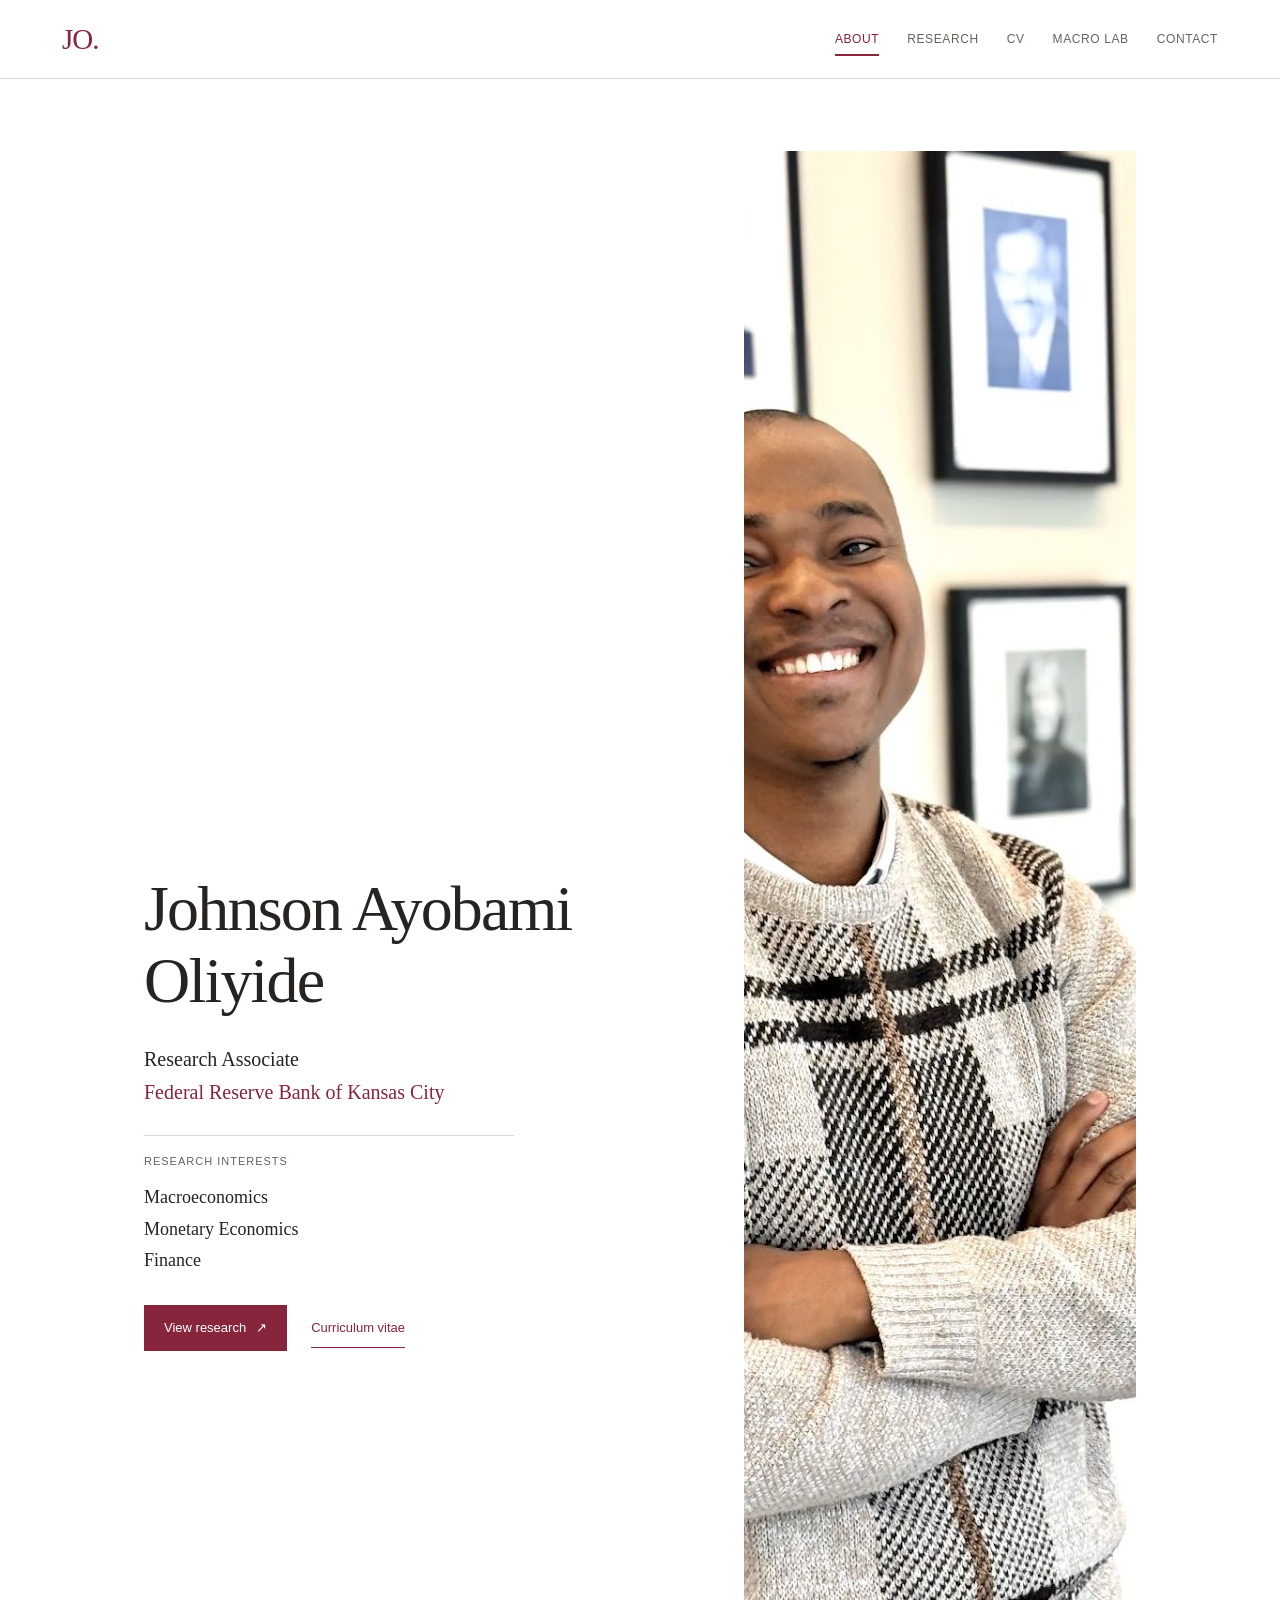
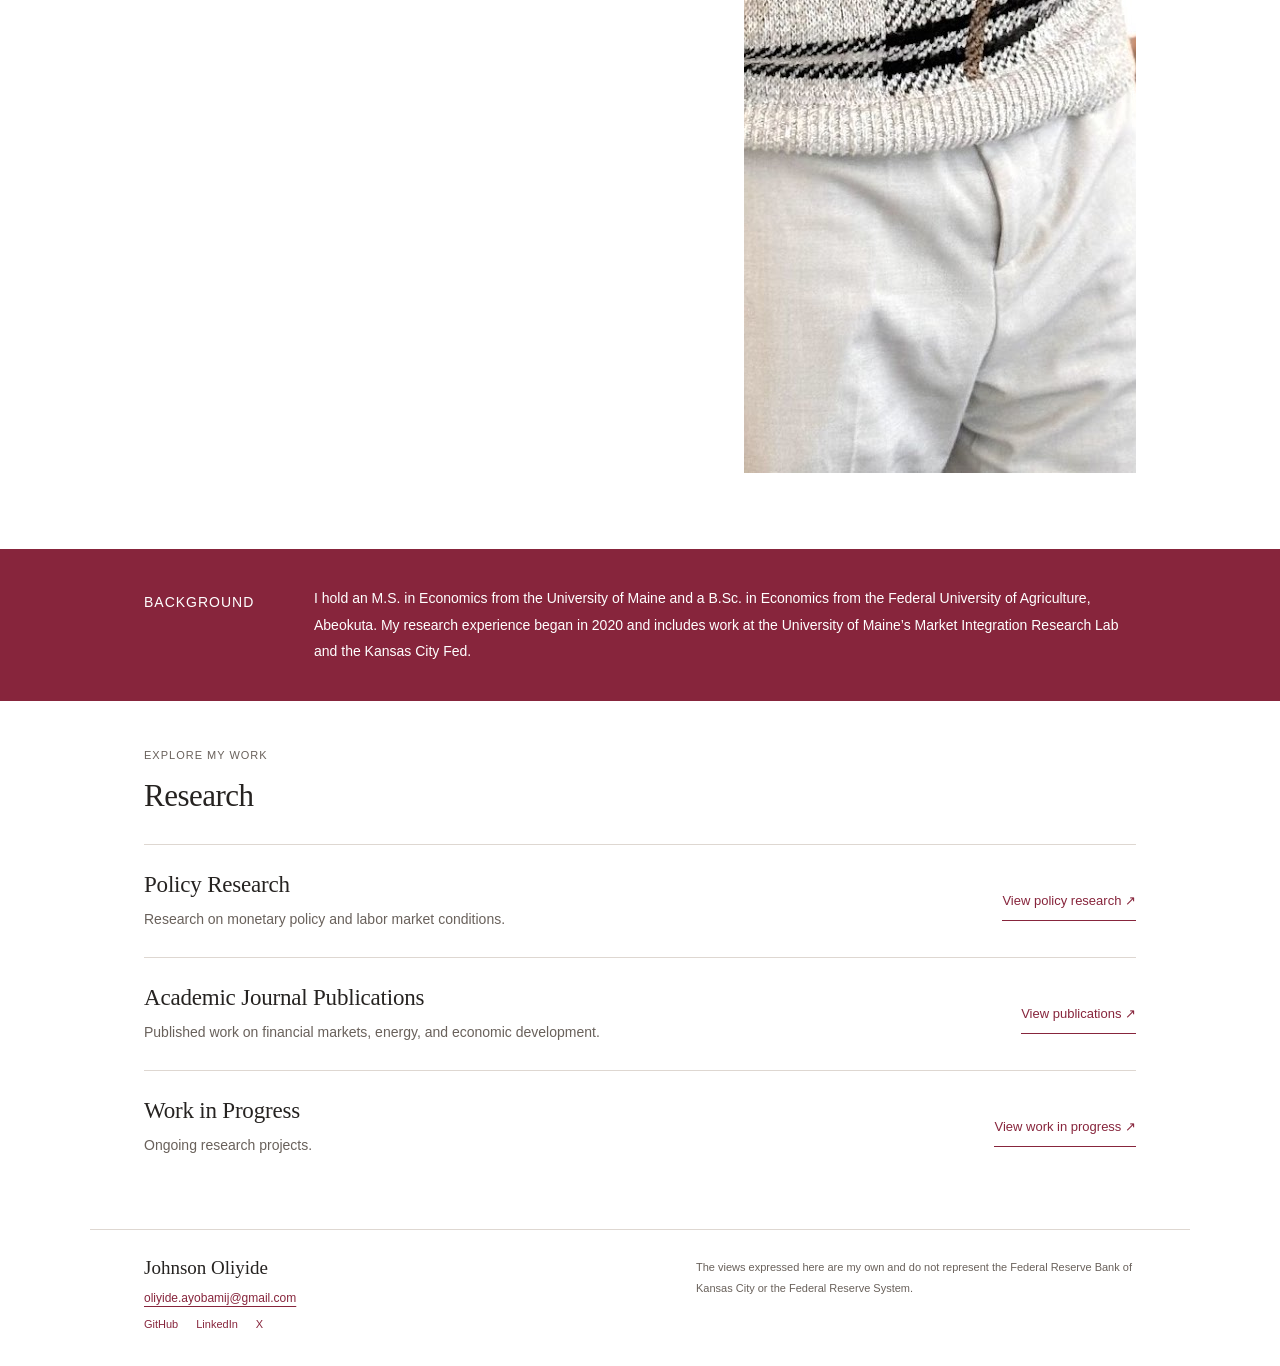
==== index.html @ 67d719e2 "Build academic website with all nine research entries and expandable abstracts" ====
<!doctype html>
<html lang="en">
<head>
<meta charset="utf-8"><meta name="viewport" content="width=device-width, initial-scale=1">
<meta name="color-scheme" content="light">
<title>About | Johnson Oliyide</title>
<meta name="description" content="Johnson Ayobami Oliyide is a Research Associate at the Federal Reserve Bank of Kansas City. Research in macroeconomics, monetary economics, and finance.">
<link rel="icon" href="./assets/favicon.svg" type="image/svg+xml">
<link rel="stylesheet" href="./assets/site.css">
<script defer src="./assets/site.js"></script>
</head>
<body>
<a class="skip-link" href="#main">Skip to main content</a>
<header class="site-header"><div class="header-inner"><a class="wordmark" href="./" aria-label="Johnson Oliyide home">JO.</a><nav class="site-nav" aria-label="Main navigation"><a href="./" aria-current="page">About</a><a href="./research/">Research</a><a href="./cv/">CV</a><a href="./macro-lab/">Macro Lab</a><a href="./contact/">Contact</a></nav></div></header>
<main id="main"><section class="hero"><div><h1>Johnson Ayobami<br>Oliyide</h1><p class="role">Research Associate<br><span>Federal Reserve Bank of Kansas City</span></p><div class="interests"><p class="eyebrow">Research interests</p><p>Macroeconomics<br>Monetary Economics<br>Finance</p></div><div class="actions"><a class="button" href="research/">View research <span aria-hidden="true">↗</span></a><a class="text-link" href="cv/">Curriculum vitae</a></div></div><figure class="portrait"><img src="assets/johnson-oliyide.jpg" alt="Johnson Oliyide" width="1280" height="1922" fetchpriority="high"></figure></section></main>
<section class="bio-band" aria-labelledby="background-label"><div class="bio-inner"><p id="background-label" class="eyebrow">Background</p><p>I hold an M.S. in Economics from the University of Maine and a B.Sc. in Economics from the Federal University of Agriculture, Abeokuta. My research experience began in 2020 and includes work at the University of Maine’s Market Integration Research Lab and the Kansas City Fed.</p></div></section>
<section class="research-index" style="max-width:1100px;margin:auto" aria-labelledby="research-heading"><p class="eyebrow">Explore my work</p><h2 id="research-heading">Research</h2><article><div><h3>Policy Research</h3><p>Research on monetary policy and labor market conditions.</p></div><a class="text-link" href="research/#policy-research">View policy research <span aria-hidden="true">↗</span></a></article><article><div><h3>Academic Journal Publications</h3><p>Published work on financial markets, energy, and economic development.</p></div><a class="text-link" href="research/#academic-publications">View publications <span aria-hidden="true">↗</span></a></article><article><div><h3>Work in Progress</h3><p>Ongoing research projects.</p></div><a class="text-link" href="research/#work-in-progress">View work in progress <span aria-hidden="true">↗</span></a></article></section>
<footer class="site-footer"><div><div class="footer-name">Johnson Oliyide</div><a class="footer-email" href="mailto:oliyide.ayobamij@gmail.com">oliyide.ayobamij@gmail.com</a><div class="footer-social"><a class="" href="https://github.com/JohnsonOliyide" target="_blank" rel="noopener noreferrer">GitHub</a><a class="" href="https://www.linkedin.com/in/johnson-oliyide-a6816a178/" target="_blank" rel="noopener noreferrer">LinkedIn</a><a class="" href="https://twitter.com/JohnsonOliyide" target="_blank" rel="noopener noreferrer">X</a></div></div><p class="disclaimer">The views expressed here are my own and do not represent the Federal Reserve Bank of Kansas City or the Federal Reserve System.</p></footer>
</body></html>
---- assets/site.css ----
:root{color-scheme:light;--paper:#fff;--ink:#262321;--muted:#69615b;--rule:#ded7d1;--accent:#87253c;--soft:#f8f4f0;font-family:Arial,Helvetica,sans-serif;color:var(--ink);background:var(--paper)}
*{box-sizing:border-box}body{margin:0}a{color:var(--accent);text-underline-offset:4px}button{font:inherit}button,a{-webkit-tap-highlight-color:transparent}a:focus-visible,button:focus-visible{outline:3px solid #b8667b;outline-offset:5px}button{cursor:pointer}button:disabled{cursor:default}.skip-link{position:absolute;top:-80px;left:20px;padding:12px;background:var(--accent);color:#fff;z-index:5}.skip-link:focus{top:10px}.site-header{border-bottom:1px solid var(--rule)}.header-inner{max-width:1240px;margin:auto;padding:22px 42px;display:flex;align-items:center;justify-content:space-between;gap:24px;flex-wrap:wrap}.wordmark{font:500 29px Georgia,serif;letter-spacing:-1px;text-decoration:none}.site-nav{display:flex;gap:28px;flex-wrap:wrap}.site-nav a{font-size:12px;letter-spacing:.6px;text-transform:uppercase;text-decoration:none;color:var(--muted);padding:10px 0 8px;border-bottom:2px solid transparent}.site-nav a[aria-current=page]{border-color:var(--accent);color:var(--accent)}main{max-width:1100px;margin:auto}h1,h2,h3{font-family:Georgia,'Times New Roman',serif;font-weight:400}h1{font-size:54px;line-height:1.12;letter-spacing:-1.8px;margin:0 0 26px}h2{font-size:31px;line-height:1.3;letter-spacing:-.5px}h3{font-size:23px;line-height:1.4;letter-spacing:-.2px;margin:0 0 12px}p{font-size:15px;line-height:1.85;margin:0 0 16px}.eyebrow{font-size:11px;line-height:1.5;text-transform:uppercase;letter-spacing:1px;color:var(--muted);margin:0 0 13px}.hero{display:grid;grid-template-columns:1.15fr .85fr;gap:70px;align-items:center;padding:72px 54px 76px}.hero h1{font-size:64px}.role{font:400 20px/1.65 Georgia,serif;margin-bottom:26px}.role span{color:var(--accent)}.interests{border-top:1px solid var(--rule);padding-top:17px;max-width:370px}.interests p:last-child{font:400 18px/1.75 Georgia,serif;margin-bottom:0}.portrait{margin:0}.portrait img{display:block;width:100%;aspect-ratio:4/4.6;object-fit:cover;object-position:center 26%}.actions{display:flex;align-items:center;flex-wrap:wrap;gap:24px;margin-top:28px}.button{display:inline-flex;align-items:center;justify-content:center;gap:10px;background:var(--accent);color:#fff;border:1px solid var(--accent);text-decoration:none;padding:13px 19px;font-size:13px;min-height:46px}.text-link{font-size:13px;line-height:1.6;text-decoration:none;border:0;border-bottom:1px solid currentColor;background:transparent;color:var(--accent);padding:10px 0 7px;min-height:40px}.bio-band{background:var(--accent);color:#fff}.bio-inner{max-width:1100px;margin:auto;padding:36px 54px;display:grid;grid-template-columns:130px 1fr;gap:40px}.bio-inner .eyebrow{color:#fff;margin-top:4px}.bio-inner p{font-size:14px;line-height:1.9;margin:0}.page{padding:54px 54px 42px}.page-intro{color:var(--muted);max-width:700px;margin-bottom:34px}.research-index{padding:46px 54px}.research-index h2{margin:0 0 27px}.research-index article{display:grid;grid-template-columns:1fr auto;gap:30px;align-items:center;border-top:1px solid var(--rule);padding:24px 0}.research-index article h3{margin-bottom:6px}.research-index article p{margin:0;color:var(--muted);font-size:14px}.research-section{margin-top:43px;scroll-margin-top:25px}.research-section:first-of-type{margin-top:36px}.research-section>h2{font-size:29px;color:var(--accent);margin:0 0 20px}.paper{display:grid;grid-template-columns:70px minmax(0,1fr);gap:30px;padding:27px 0;border-top:1px solid var(--rule)}.paper-year{font-size:12px;line-height:1.8;color:var(--muted);padding-top:4px}.paper h3{font-size:22px}.paper h3 a{color:var(--ink);text-decoration:none}.paper h3 a:hover{text-decoration:underline;text-decoration-color:var(--accent)}.paper-authors,.paper-venue{color:var(--muted);font-size:13px;line-height:1.8;margin:0 0 5px}.paper-venue{font-style:italic}.paper-actions{display:flex;gap:23px;align-items:center;flex-wrap:wrap;margin:15px 0 0}.paper-actions a,.abstract-toggle,.pdf-pending{font:400 12px/1.6 Arial,Helvetica,sans-serif;text-decoration:none;display:inline-flex;align-items:center;gap:9px;padding:8px 0;min-height:36px;border:0;background:transparent;color:var(--accent)}.paper-actions a:hover,.abstract-toggle:hover{text-decoration:underline;text-underline-offset:4px}.pdf-pending{color:var(--muted)}.abstract-toggle[hidden],.paper-abstract[hidden]{display:none}.paper-abstract{max-width:760px;background:var(--soft);border-left:2px solid var(--accent);padding:19px 23px;margin-top:18px}.paper-abstract p{font-size:14px;line-height:1.9;margin:0}.paper-extras{font-size:12px;color:var(--muted);margin:12px 0 0;line-height:1.8}.paper-extras a{font-size:12px}.empty-state{border-top:1px solid var(--rule);padding:24px 0;color:var(--muted);font-size:14px}.cv-section{margin-top:35px}.cv-section h2{font-size:27px;color:var(--accent);margin:0 0 19px}.cv-row{display:grid;grid-template-columns:140px minmax(0,1fr);gap:30px;border-top:1px solid var(--rule);padding:18px 0}.cv-date{font-size:13px;color:var(--muted);line-height:1.9}.cv-row h3{font-size:19px;margin-bottom:3px}.cv-row p{font-size:14px;margin:0;color:var(--muted)}.tool{border-top:1px solid var(--rule);padding:27px 0}.tool p{max-width:740px}.tool .eyebrow{margin-bottom:10px}.email-address{font:400 27px/1.6 Georgia,serif;overflow-wrap:anywhere}.contact-links{display:flex;flex-wrap:wrap;gap:25px;margin-top:25px}.site-footer{max-width:1100px;margin:auto;padding:27px 54px 36px;display:flex;justify-content:space-between;gap:30px;border-top:1px solid var(--rule);flex-wrap:wrap}.footer-name{font:400 19px Georgia,serif;margin-bottom:9px}.footer-email{font-size:12px}.disclaimer{font-size:11px;line-height:1.9;color:var(--muted);max-width:440px;margin:0}.footer-social{display:flex;gap:18px;margin-top:12px}.footer-social a{font-size:11px;text-decoration:none}.site-footer a{overflow-wrap:anywhere}.print-button{border:0;background:transparent;color:var(--accent);padding:10px 0;border-bottom:1px solid currentColor;font-size:13px;min-height:44px}.sr-only{position:absolute;width:1px;height:1px;overflow:hidden;clip:rect(0,0,0,0);white-space:nowrap}
@media(max-width:900px){.header-inner{padding:20px 30px}.site-nav{gap:22px}.hero{gap:35px;padding:50px 34px 55px}.hero h1{font-size:51px}.role{font-size:18px}.page,.research-index{padding-left:34px;padding-right:34px}.bio-inner{padding:30px 34px;grid-template-columns:110px 1fr;gap:25px}.site-footer{padding-left:34px;padding-right:34px}}
@media(max-width:620px){.header-inner{padding:16px 22px;gap:12px}.site-nav{gap:18px}.site-nav a{min-height:44px;font-size:11px}.hero{grid-template-columns:1fr;padding:38px 25px 40px;gap:35px}.hero h1{font-size:48px}.portrait{max-width:370px}.portrait img{aspect-ratio:1;object-position:center 20%}.role{font-size:18px}.interests p:last-child{font-size:17px}.bio-inner{grid-template-columns:1fr;gap:9px;padding:26px 25px}.bio-inner .eyebrow{margin:0}.page,.research-index{padding:36px 25px 30px}h1{font-size:42px}.research-section>h2{font-size:26px}.paper{grid-template-columns:1fr;gap:7px;padding:24px 0}.paper-year{padding:0}.paper h3{font-size:21px}.paper-actions{gap:22px;margin-top:10px}.paper-actions a,.abstract-toggle,.pdf-pending{min-height:44px}.paper-abstract{padding:17px}.research-index article{grid-template-columns:1fr;gap:9px}.research-index article a{justify-self:start;min-height:44px}.cv-row{grid-template-columns:1fr;gap:6px}.site-footer{padding:25px;gap:22px}.footer-social a{padding:8px 0;min-height:40px}.email-address{font-size:23px}}
@media(max-width:360px){.header-inner{padding:15px 20px}.site-nav{gap:14px}.hero,.page,.research-index,.bio-inner,.site-footer{padding-left:20px;padding-right:20px}.hero h1{font-size:41px}}
@media(prefers-reduced-motion:no-preference){a,button{transition:color .15s,background-color .15s}}
@media print{.site-header,.site-footer,.actions,.paper-actions,.print-button,.skip-link{display:none}.page{padding:0}.paper-abstract[hidden]{display:block!important}.paper-abstract{background:transparent;border:0;padding:5px 0}.paper,.cv-row{break-inside:avoid}h1{font-size:30px}.cv-section h2{font-size:22px}a{color:inherit}}
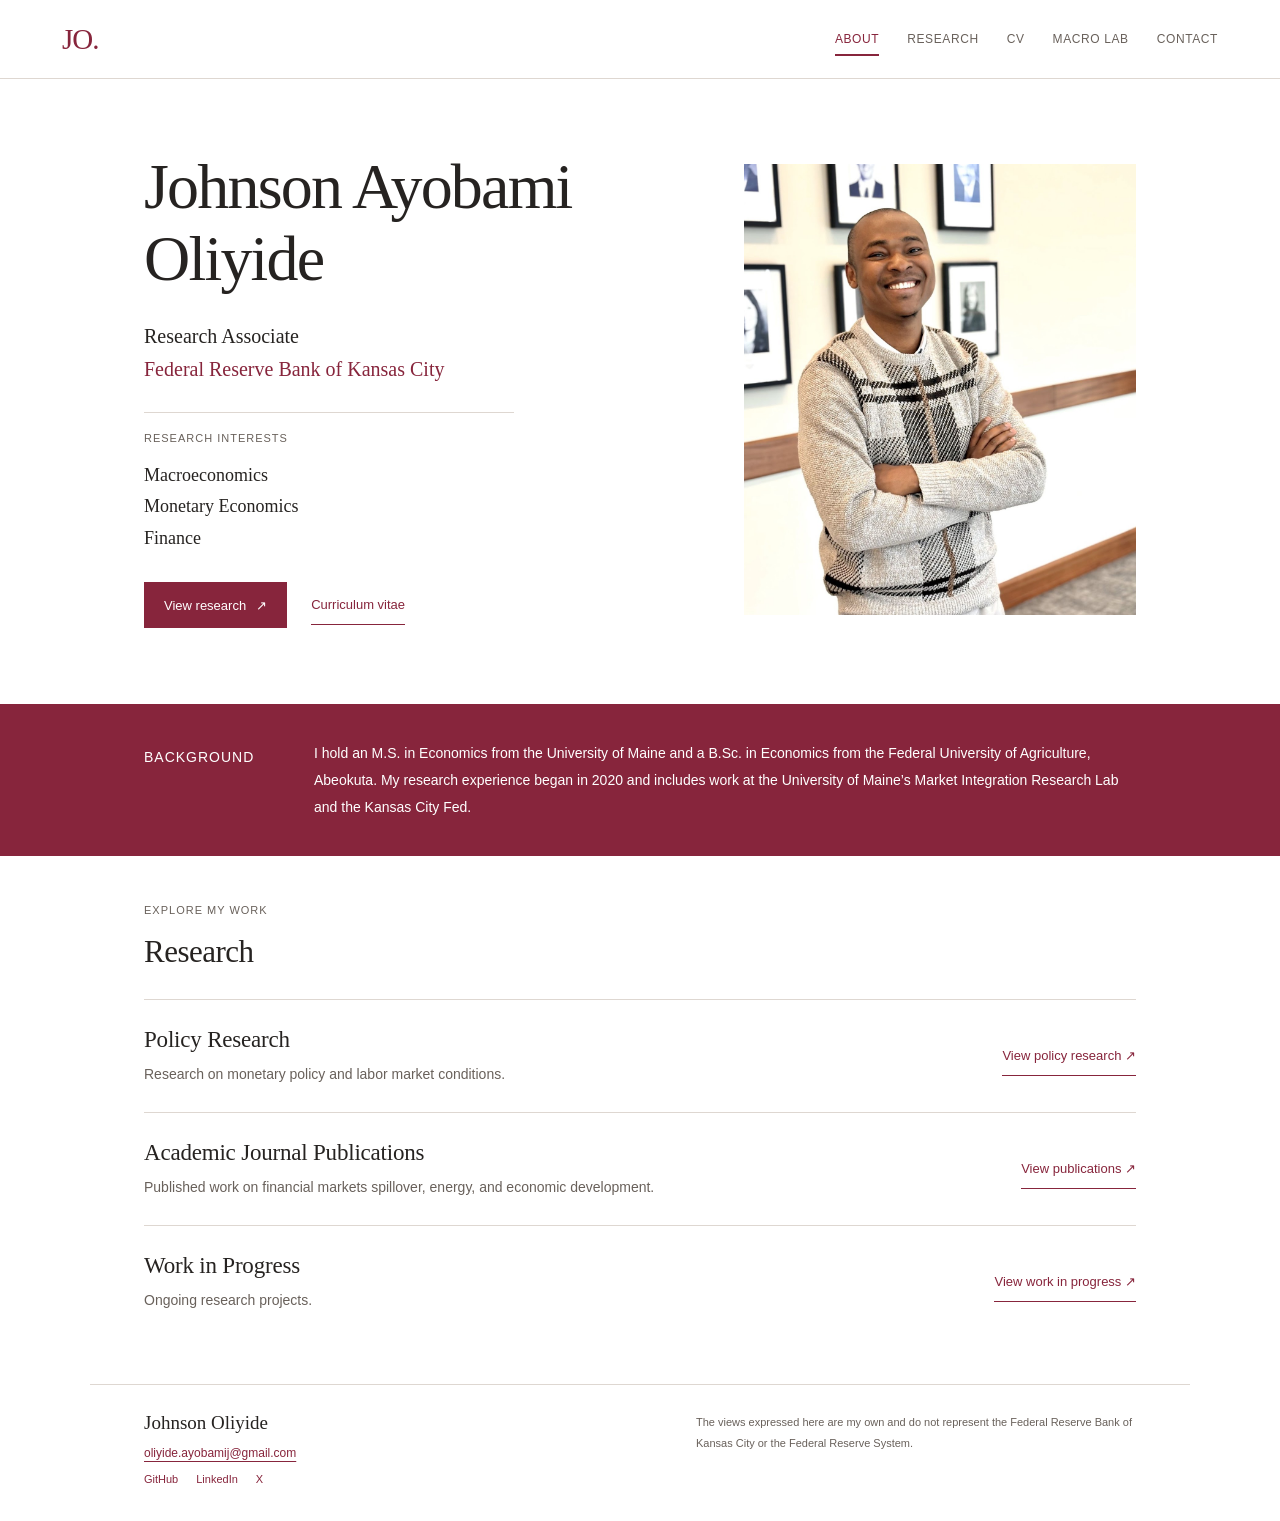
==== commit 6f8580c5: "Add media coverage links and update research descriptions" ====
--- a/index.html
+++ b/index.html
@@ -14,6 +14,6 @@
 <header class="site-header"><div class="header-inner"><a class="wordmark" href="./" aria-label="Johnson Oliyide home">JO.</a><nav class="site-nav" aria-label="Main navigation"><a href="./" aria-current="page">About</a><a href="./research/">Research</a><a href="./cv/">CV</a><a href="./macro-lab/">Macro Lab</a><a href="./contact/">Contact</a></nav></div></header>
 <main id="main"><section class="hero"><div><h1>Johnson Ayobami<br>Oliyide</h1><p class="role">Research Associate<br><span>Federal Reserve Bank of Kansas City</span></p><div class="interests"><p class="eyebrow">Research interests</p><p>Macroeconomics<br>Monetary Economics<br>Finance</p></div><div class="actions"><a class="button" href="research/">View research <span aria-hidden="true">↗</span></a><a class="text-link" href="cv/">Curriculum vitae</a></div></div><figure class="portrait"><img src="assets/johnson-oliyide.jpg" alt="Johnson Oliyide" width="1280" height="1922" fetchpriority="high"></figure></section></main>
 <section class="bio-band" aria-labelledby="background-label"><div class="bio-inner"><p id="background-label" class="eyebrow">Background</p><p>I hold an M.S. in Economics from the University of Maine and a B.Sc. in Economics from the Federal University of Agriculture, Abeokuta. My research experience began in 2020 and includes work at the University of Maine’s Market Integration Research Lab and the Kansas City Fed.</p></div></section>
-<section class="research-index" style="max-width:1100px;margin:auto" aria-labelledby="research-heading"><p class="eyebrow">Explore my work</p><h2 id="research-heading">Research</h2><article><div><h3>Policy Research</h3><p>Research on monetary policy and labor market conditions.</p></div><a class="text-link" href="research/#policy-research">View policy research <span aria-hidden="true">↗</span></a></article><article><div><h3>Academic Journal Publications</h3><p>Published work on financial markets, energy, and economic development.</p></div><a class="text-link" href="research/#academic-publications">View publications <span aria-hidden="true">↗</span></a></article><article><div><h3>Work in Progress</h3><p>Ongoing research projects.</p></div><a class="text-link" href="research/#work-in-progress">View work in progress <span aria-hidden="true">↗</span></a></article></section>
+<section class="research-index" style="max-width:1100px;margin:auto" aria-labelledby="research-heading"><p class="eyebrow">Explore my work</p><h2 id="research-heading">Research</h2><article><div><h3>Policy Research</h3><p>Research on monetary policy and labor market conditions.</p></div><a class="text-link" href="research/#policy-research">View policy research <span aria-hidden="true">↗</span></a></article><article><div><h3>Academic Journal Publications</h3><p>Published work on financial markets spillover, energy, and economic development.</p></div><a class="text-link" href="research/#academic-publications">View publications <span aria-hidden="true">↗</span></a></article><article><div><h3>Work in Progress</h3><p>Ongoing research projects.</p></div><a class="text-link" href="research/#work-in-progress">View work in progress <span aria-hidden="true">↗</span></a></article></section>
 <footer class="site-footer"><div><div class="footer-name">Johnson Oliyide</div><a class="footer-email" href="mailto:oliyide.ayobamij@gmail.com">oliyide.ayobamij@gmail.com</a><div class="footer-social"><a class="" href="https://github.com/JohnsonOliyide" target="_blank" rel="noopener noreferrer">GitHub</a><a class="" href="https://www.linkedin.com/in/johnson-oliyide-a6816a178/" target="_blank" rel="noopener noreferrer">LinkedIn</a><a class="" href="https://twitter.com/JohnsonOliyide" target="_blank" rel="noopener noreferrer">X</a></div></div><p class="disclaimer">The views expressed here are my own and do not represent the Federal Reserve Bank of Kansas City or the Federal Reserve System.</p></footer>
 </body></html>
--- a/assets/site.css
+++ b/assets/site.css
@@ -1,5 +1,5 @@
 :root{color-scheme:light;--paper:#fff;--ink:#262321;--muted:#69615b;--rule:#ded7d1;--accent:#87253c;--soft:#f8f4f0;font-family:Arial,Helvetica,sans-serif;color:var(--ink);background:var(--paper)}
-*{box-sizing:border-box}body{margin:0}a{color:var(--accent);text-underline-offset:4px}button{font:inherit}button,a{-webkit-tap-highlight-color:transparent}a:focus-visible,button:focus-visible{outline:3px solid #b8667b;outline-offset:5px}button{cursor:pointer}button:disabled{cursor:default}.skip-link{position:absolute;top:-80px;left:20px;padding:12px;background:var(--accent);color:#fff;z-index:5}.skip-link:focus{top:10px}.site-header{border-bottom:1px solid var(--rule)}.header-inner{max-width:1240px;margin:auto;padding:22px 42px;display:flex;align-items:center;justify-content:space-between;gap:24px;flex-wrap:wrap}.wordmark{font:500 29px Georgia,serif;letter-spacing:-1px;text-decoration:none}.site-nav{display:flex;gap:28px;flex-wrap:wrap}.site-nav a{font-size:12px;letter-spacing:.6px;text-transform:uppercase;text-decoration:none;color:var(--muted);padding:10px 0 8px;border-bottom:2px solid transparent}.site-nav a[aria-current=page]{border-color:var(--accent);color:var(--accent)}main{max-width:1100px;margin:auto}h1,h2,h3{font-family:Georgia,'Times New Roman',serif;font-weight:400}h1{font-size:54px;line-height:1.12;letter-spacing:-1.8px;margin:0 0 26px}h2{font-size:31px;line-height:1.3;letter-spacing:-.5px}h3{font-size:23px;line-height:1.4;letter-spacing:-.2px;margin:0 0 12px}p{font-size:15px;line-height:1.85;margin:0 0 16px}.eyebrow{font-size:11px;line-height:1.5;text-transform:uppercase;letter-spacing:1px;color:var(--muted);margin:0 0 13px}.hero{display:grid;grid-template-columns:1.15fr .85fr;gap:70px;align-items:center;padding:72px 54px 76px}.hero h1{font-size:64px}.role{font:400 20px/1.65 Georgia,serif;margin-bottom:26px}.role span{color:var(--accent)}.interests{border-top:1px solid var(--rule);padding-top:17px;max-width:370px}.interests p:last-child{font:400 18px/1.75 Georgia,serif;margin-bottom:0}.portrait{margin:0}.portrait img{display:block;width:100%;aspect-ratio:4/4.6;object-fit:cover;object-position:center 26%}.actions{display:flex;align-items:center;flex-wrap:wrap;gap:24px;margin-top:28px}.button{display:inline-flex;align-items:center;justify-content:center;gap:10px;background:var(--accent);color:#fff;border:1px solid var(--accent);text-decoration:none;padding:13px 19px;font-size:13px;min-height:46px}.text-link{font-size:13px;line-height:1.6;text-decoration:none;border:0;border-bottom:1px solid currentColor;background:transparent;color:var(--accent);padding:10px 0 7px;min-height:40px}.bio-band{background:var(--accent);color:#fff}.bio-inner{max-width:1100px;margin:auto;padding:36px 54px;display:grid;grid-template-columns:130px 1fr;gap:40px}.bio-inner .eyebrow{color:#fff;margin-top:4px}.bio-inner p{font-size:14px;line-height:1.9;margin:0}.page{padding:54px 54px 42px}.page-intro{color:var(--muted);max-width:700px;margin-bottom:34px}.research-index{padding:46px 54px}.research-index h2{margin:0 0 27px}.research-index article{display:grid;grid-template-columns:1fr auto;gap:30px;align-items:center;border-top:1px solid var(--rule);padding:24px 0}.research-index article h3{margin-bottom:6px}.research-index article p{margin:0;color:var(--muted);font-size:14px}.research-section{margin-top:43px;scroll-margin-top:25px}.research-section:first-of-type{margin-top:36px}.research-section>h2{font-size:29px;color:var(--accent);margin:0 0 20px}.paper{display:grid;grid-template-columns:70px minmax(0,1fr);gap:30px;padding:27px 0;border-top:1px solid var(--rule)}.paper-year{font-size:12px;line-height:1.8;color:var(--muted);padding-top:4px}.paper h3{font-size:22px}.paper h3 a{color:var(--ink);text-decoration:none}.paper h3 a:hover{text-decoration:underline;text-decoration-color:var(--accent)}.paper-authors,.paper-venue{color:var(--muted);font-size:13px;line-height:1.8;margin:0 0 5px}.paper-venue{font-style:italic}.paper-actions{display:flex;gap:23px;align-items:center;flex-wrap:wrap;margin:15px 0 0}.paper-actions a,.abstract-toggle,.pdf-pending{font:400 12px/1.6 Arial,Helvetica,sans-serif;text-decoration:none;display:inline-flex;align-items:center;gap:9px;padding:8px 0;min-height:36px;border:0;background:transparent;color:var(--accent)}.paper-actions a:hover,.abstract-toggle:hover{text-decoration:underline;text-underline-offset:4px}.pdf-pending{color:var(--muted)}.abstract-toggle[hidden],.paper-abstract[hidden]{display:none}.paper-abstract{max-width:760px;background:var(--soft);border-left:2px solid var(--accent);padding:19px 23px;margin-top:18px}.paper-abstract p{font-size:14px;line-height:1.9;margin:0}.paper-extras{font-size:12px;color:var(--muted);margin:12px 0 0;line-height:1.8}.paper-extras a{font-size:12px}.empty-state{border-top:1px solid var(--rule);padding:24px 0;color:var(--muted);font-size:14px}.cv-section{margin-top:35px}.cv-section h2{font-size:27px;color:var(--accent);margin:0 0 19px}.cv-row{display:grid;grid-template-columns:140px minmax(0,1fr);gap:30px;border-top:1px solid var(--rule);padding:18px 0}.cv-date{font-size:13px;color:var(--muted);line-height:1.9}.cv-row h3{font-size:19px;margin-bottom:3px}.cv-row p{font-size:14px;margin:0;color:var(--muted)}.tool{border-top:1px solid var(--rule);padding:27px 0}.tool p{max-width:740px}.tool .eyebrow{margin-bottom:10px}.email-address{font:400 27px/1.6 Georgia,serif;overflow-wrap:anywhere}.contact-links{display:flex;flex-wrap:wrap;gap:25px;margin-top:25px}.site-footer{max-width:1100px;margin:auto;padding:27px 54px 36px;display:flex;justify-content:space-between;gap:30px;border-top:1px solid var(--rule);flex-wrap:wrap}.footer-name{font:400 19px Georgia,serif;margin-bottom:9px}.footer-email{font-size:12px}.disclaimer{font-size:11px;line-height:1.9;color:var(--muted);max-width:440px;margin:0}.footer-social{display:flex;gap:18px;margin-top:12px}.footer-social a{font-size:11px;text-decoration:none}.site-footer a{overflow-wrap:anywhere}.print-button{border:0;background:transparent;color:var(--accent);padding:10px 0;border-bottom:1px solid currentColor;font-size:13px;min-height:44px}.sr-only{position:absolute;width:1px;height:1px;overflow:hidden;clip:rect(0,0,0,0);white-space:nowrap}
+*{box-sizing:border-box}body{margin:0}a{color:var(--accent);text-underline-offset:4px}button{font:inherit}button,a{-webkit-tap-highlight-color:transparent}a:focus-visible,button:focus-visible{outline:3px solid #b8667b;outline-offset:5px}button{cursor:pointer}button:disabled{cursor:default}.skip-link{position:absolute;top:-80px;left:20px;padding:12px;background:var(--accent);color:#fff;z-index:5}.skip-link:focus{top:10px}.site-header{border-bottom:1px solid var(--rule)}.header-inner{max-width:1240px;margin:auto;padding:22px 42px;display:flex;align-items:center;justify-content:space-between;gap:24px;flex-wrap:wrap}.wordmark{font:500 29px Georgia,serif;letter-spacing:-1px;text-decoration:none}.site-nav{display:flex;gap:28px;flex-wrap:wrap}.site-nav a{font-size:12px;letter-spacing:.6px;text-transform:uppercase;text-decoration:none;color:var(--muted);padding:10px 0 8px;border-bottom:2px solid transparent}.site-nav a[aria-current=page]{border-color:var(--accent);color:var(--accent)}main{max-width:1100px;margin:auto}h1,h2,h3{font-family:Georgia,'Times New Roman',serif;font-weight:400}h1{font-size:54px;line-height:1.12;letter-spacing:-1.8px;margin:0 0 26px}h2{font-size:31px;line-height:1.3;letter-spacing:-.5px}h3{font-size:23px;line-height:1.4;letter-spacing:-.2px;margin:0 0 12px}p{font-size:15px;line-height:1.85;margin:0 0 16px}.eyebrow{font-size:11px;line-height:1.5;text-transform:uppercase;letter-spacing:1px;color:var(--muted);margin:0 0 13px}.hero{display:grid;grid-template-columns:1.15fr .85fr;gap:70px;align-items:center;padding:72px 54px 76px}.hero h1{font-size:64px}.role{font:400 20px/1.65 Georgia,serif;margin-bottom:26px}.role span{color:var(--accent)}.interests{border-top:1px solid var(--rule);padding-top:17px;max-width:370px}.interests p:last-child{font:400 18px/1.75 Georgia,serif;margin-bottom:0}.portrait{margin:0}.portrait img{display:block;width:100%;height:auto;aspect-ratio:4/4.6;object-fit:cover;object-position:center 26%}.actions{display:flex;align-items:center;flex-wrap:wrap;gap:24px;margin-top:28px}.button{display:inline-flex;align-items:center;justify-content:center;gap:10px;background:var(--accent);color:#fff;border:1px solid var(--accent);text-decoration:none;padding:13px 19px;font-size:13px;min-height:46px}.text-link{font-size:13px;line-height:1.6;text-decoration:none;border:0;border-bottom:1px solid currentColor;background:transparent;color:var(--accent);padding:10px 0 7px;min-height:40px}.bio-band{background:var(--accent);color:#fff}.bio-inner{max-width:1100px;margin:auto;padding:36px 54px;display:grid;grid-template-columns:130px 1fr;gap:40px}.bio-inner .eyebrow{color:#fff;margin-top:4px}.bio-inner p{font-size:14px;line-height:1.9;margin:0}.page{padding:54px 54px 42px}.page-intro{color:var(--muted);max-width:700px;margin-bottom:34px}.research-index{padding:46px 54px}.research-index h2{margin:0 0 27px}.research-index article{display:grid;grid-template-columns:1fr auto;gap:30px;align-items:center;border-top:1px solid var(--rule);padding:24px 0}.research-index article h3{margin-bottom:6px}.research-index article p{margin:0;color:var(--muted);font-size:14px}.research-section{margin-top:43px;scroll-margin-top:25px}.research-section:first-of-type{margin-top:36px}.research-section>h2{font-size:29px;color:var(--accent);margin:0 0 20px}.paper{display:grid;grid-template-columns:70px minmax(0,1fr);gap:30px;padding:27px 0;border-top:1px solid var(--rule)}.paper-year{font-size:12px;line-height:1.8;color:var(--muted);padding-top:4px}.paper h3{font-size:22px}.paper h3 a{color:var(--ink);text-decoration:none}.paper h3 a:hover{text-decoration:underline;text-decoration-color:var(--accent)}.paper-authors,.paper-venue{color:var(--muted);font-size:13px;line-height:1.8;margin:0 0 5px}.paper-venue{font-style:italic}.paper-actions{display:flex;gap:23px;align-items:center;flex-wrap:wrap;margin:15px 0 0}.paper-actions a,.abstract-toggle,.pdf-pending{font:400 12px/1.6 Arial,Helvetica,sans-serif;text-decoration:none;display:inline-flex;align-items:center;gap:9px;padding:8px 0;min-height:36px;border:0;background:transparent;color:var(--accent)}.paper-actions a:hover,.abstract-toggle:hover{text-decoration:underline;text-underline-offset:4px}.pdf-pending{color:var(--muted)}.abstract-toggle[hidden],.paper-abstract[hidden]{display:none}.paper-abstract{max-width:760px;background:var(--soft);border-left:2px solid var(--accent);padding:19px 23px;margin-top:18px}.paper-abstract p{font-size:14px;line-height:1.9;margin:0}.paper-extras{font-size:12px;color:var(--muted);margin:12px 0 0;line-height:1.8}.paper-extras a{font-size:12px}.empty-state{border-top:1px solid var(--rule);padding:24px 0;color:var(--muted);font-size:14px}.cv-section{margin-top:35px}.cv-section h2{font-size:27px;color:var(--accent);margin:0 0 19px}.cv-row{display:grid;grid-template-columns:140px minmax(0,1fr);gap:30px;border-top:1px solid var(--rule);padding:18px 0}.cv-date{font-size:13px;color:var(--muted);line-height:1.9}.cv-row h3{font-size:19px;margin-bottom:3px}.cv-row p{font-size:14px;margin:0;color:var(--muted)}.tool{border-top:1px solid var(--rule);padding:27px 0}.tool p{max-width:740px}.tool .eyebrow{margin-bottom:10px}.email-address{font:400 27px/1.6 Georgia,serif;overflow-wrap:anywhere}.contact-links{display:flex;flex-wrap:wrap;gap:25px;margin-top:25px}.site-footer{max-width:1100px;margin:auto;padding:27px 54px 36px;display:flex;justify-content:space-between;gap:30px;border-top:1px solid var(--rule);flex-wrap:wrap}.footer-name{font:400 19px Georgia,serif;margin-bottom:9px}.footer-email{font-size:12px}.disclaimer{font-size:11px;line-height:1.9;color:var(--muted);max-width:440px;margin:0}.footer-social{display:flex;gap:18px;margin-top:12px}.footer-social a{font-size:11px;text-decoration:none}.site-footer a{overflow-wrap:anywhere}.print-button{border:0;background:transparent;color:var(--accent);padding:10px 0;border-bottom:1px solid currentColor;font-size:13px;min-height:44px}.sr-only{position:absolute;width:1px;height:1px;overflow:hidden;clip:rect(0,0,0,0);white-space:nowrap}
 @media(max-width:900px){.header-inner{padding:20px 30px}.site-nav{gap:22px}.hero{gap:35px;padding:50px 34px 55px}.hero h1{font-size:51px}.role{font-size:18px}.page,.research-index{padding-left:34px;padding-right:34px}.bio-inner{padding:30px 34px;grid-template-columns:110px 1fr;gap:25px}.site-footer{padding-left:34px;padding-right:34px}}
 @media(max-width:620px){.header-inner{padding:16px 22px;gap:12px}.site-nav{gap:18px}.site-nav a{min-height:44px;font-size:11px}.hero{grid-template-columns:1fr;padding:38px 25px 40px;gap:35px}.hero h1{font-size:48px}.portrait{max-width:370px}.portrait img{aspect-ratio:1;object-position:center 20%}.role{font-size:18px}.interests p:last-child{font-size:17px}.bio-inner{grid-template-columns:1fr;gap:9px;padding:26px 25px}.bio-inner .eyebrow{margin:0}.page,.research-index{padding:36px 25px 30px}h1{font-size:42px}.research-section>h2{font-size:26px}.paper{grid-template-columns:1fr;gap:7px;padding:24px 0}.paper-year{padding:0}.paper h3{font-size:21px}.paper-actions{gap:22px;margin-top:10px}.paper-actions a,.abstract-toggle,.pdf-pending{min-height:44px}.paper-abstract{padding:17px}.research-index article{grid-template-columns:1fr;gap:9px}.research-index article a{justify-self:start;min-height:44px}.cv-row{grid-template-columns:1fr;gap:6px}.site-footer{padding:25px;gap:22px}.footer-social a{padding:8px 0;min-height:40px}.email-address{font-size:23px}}
 @media(max-width:360px){.header-inner{padding:15px 20px}.site-nav{gap:14px}.hero,.page,.research-index,.bio-inner,.site-footer{padding-left:20px;padding-right:20px}.hero h1{font-size:41px}}
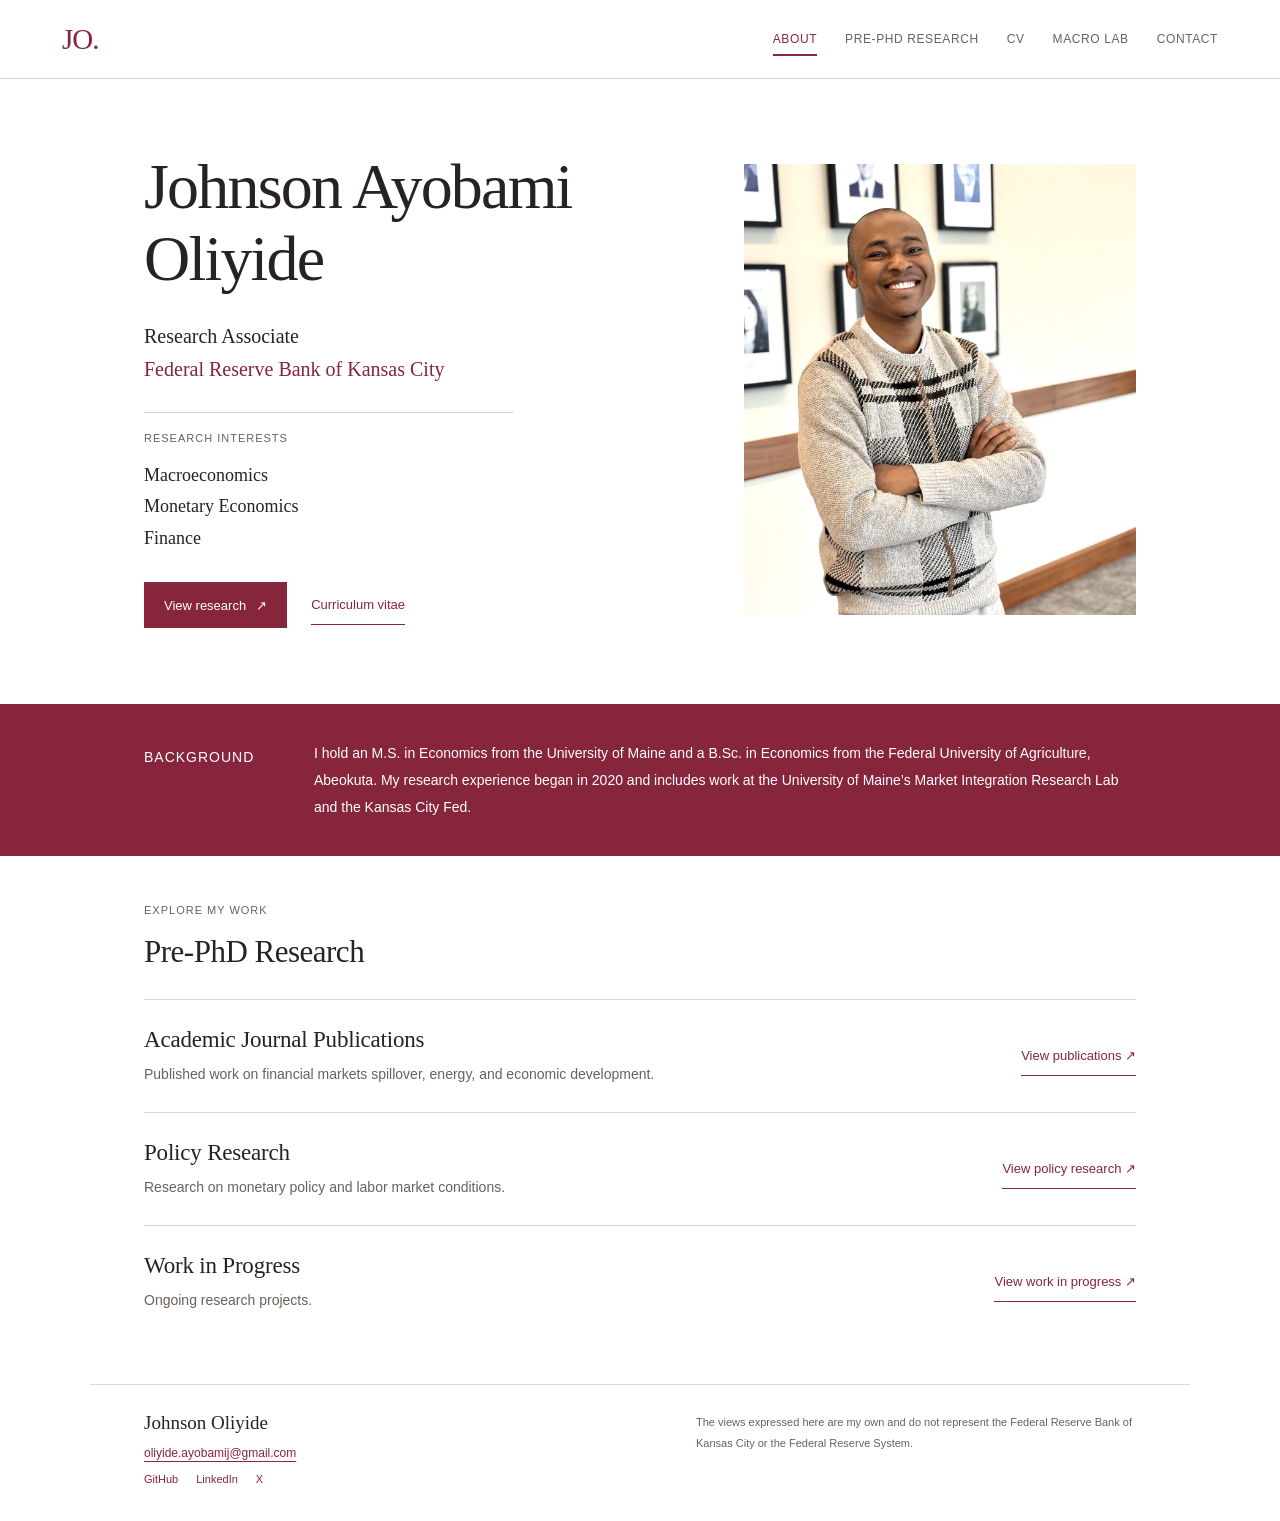
==== commit 32a33d9e: "Reorder Pre-PhD research, add ongoing papers, and correct Macro Lab projects" ====
--- a/index.html
+++ b/index.html
@@ -6,14 +6,14 @@
 <title>About | Johnson Oliyide</title>
 <meta name="description" content="Johnson Ayobami Oliyide is a Research Associate at the Federal Reserve Bank of Kansas City. Research in macroeconomics, monetary economics, and finance.">
 <link rel="icon" href="./assets/favicon.svg" type="image/svg+xml">
-<link rel="stylesheet" href="./assets/site.css">
-<script defer src="./assets/site.js"></script>
+<link rel="stylesheet" href="./assets/site.css?v=fec5ec0240">
+<script defer src="./assets/site.js?v=d9e09b5c7b"></script>
 </head>
 <body>
 <a class="skip-link" href="#main">Skip to main content</a>
-<header class="site-header"><div class="header-inner"><a class="wordmark" href="./" aria-label="Johnson Oliyide home">JO.</a><nav class="site-nav" aria-label="Main navigation"><a href="./" aria-current="page">About</a><a href="./research/">Research</a><a href="./cv/">CV</a><a href="./macro-lab/">Macro Lab</a><a href="./contact/">Contact</a></nav></div></header>
-<main id="main"><section class="hero"><div><h1>Johnson Ayobami<br>Oliyide</h1><p class="role">Research Associate<br><span>Federal Reserve Bank of Kansas City</span></p><div class="interests"><p class="eyebrow">Research interests</p><p>Macroeconomics<br>Monetary Economics<br>Finance</p></div><div class="actions"><a class="button" href="research/">View research <span aria-hidden="true">↗</span></a><a class="text-link" href="cv/">Curriculum vitae</a></div></div><figure class="portrait"><img src="assets/johnson-oliyide.jpg" alt="Johnson Oliyide" width="1280" height="1922" fetchpriority="high"></figure></section></main>
+<header class="site-header"><div class="header-inner"><a class="wordmark" href="./" aria-label="Johnson Oliyide home">JO.</a><button class="nav-toggle" type="button" data-nav-toggle aria-controls="site-navigation" aria-expanded="false" hidden><span data-menu-label>Menu</span><span class="menu-icon" aria-hidden="true"></span></button><nav class="site-nav" id="site-navigation" aria-label="Main navigation"><a href="./" aria-current="page">About</a><a href="./research/">Pre-PhD Research</a><a href="./cv/">CV</a><a href="./macro-lab/">Macro Lab</a><a href="./contact/">Contact</a></nav></div></header>
+<main id="main"><section class="hero"><div class="hero-copy"><h1>Johnson Ayobami<br>Oliyide</h1><p class="role">Research Associate<br><span>Federal Reserve Bank of Kansas City</span></p><div class="interests"><p class="eyebrow">Research interests</p><ul class="interest-list"><li>Macroeconomics</li><li>Monetary Economics</li><li>Finance</li></ul></div><div class="actions"><a class="button" href="research/">View research <span aria-hidden="true">↗</span></a><a class="text-link" href="cv/">Curriculum vitae</a></div></div><figure class="portrait"><img src="assets/johnson-oliyide.jpg" alt="Johnson Oliyide" width="1280" height="1922" fetchpriority="high"></figure></section></main>
 <section class="bio-band" aria-labelledby="background-label"><div class="bio-inner"><p id="background-label" class="eyebrow">Background</p><p>I hold an M.S. in Economics from the University of Maine and a B.Sc. in Economics from the Federal University of Agriculture, Abeokuta. My research experience began in 2020 and includes work at the University of Maine’s Market Integration Research Lab and the Kansas City Fed.</p></div></section>
-<section class="research-index" style="max-width:1100px;margin:auto" aria-labelledby="research-heading"><p class="eyebrow">Explore my work</p><h2 id="research-heading">Research</h2><article><div><h3>Policy Research</h3><p>Research on monetary policy and labor market conditions.</p></div><a class="text-link" href="research/#policy-research">View policy research <span aria-hidden="true">↗</span></a></article><article><div><h3>Academic Journal Publications</h3><p>Published work on financial markets spillover, energy, and economic development.</p></div><a class="text-link" href="research/#academic-publications">View publications <span aria-hidden="true">↗</span></a></article><article><div><h3>Work in Progress</h3><p>Ongoing research projects.</p></div><a class="text-link" href="research/#work-in-progress">View work in progress <span aria-hidden="true">↗</span></a></article></section>
+<section class="research-index" style="max-width:1100px;margin:auto" aria-labelledby="research-heading"><p class="eyebrow">Explore my work</p><h2 id="research-heading">Pre-PhD Research</h2><article><div><h3>Academic Journal Publications</h3><p>Published work on financial markets spillover, energy, and economic development.</p></div><a class="text-link" href="research/#academic-publications">View publications <span aria-hidden="true">↗</span></a></article><article><div><h3>Policy Research</h3><p>Research on monetary policy and labor market conditions.</p></div><a class="text-link" href="research/#policy-research">View policy research <span aria-hidden="true">↗</span></a></article><article><div><h3>Work in Progress</h3><p>Ongoing research projects.</p></div><a class="text-link" href="research/#work-in-progress">View work in progress <span aria-hidden="true">↗</span></a></article></section>
 <footer class="site-footer"><div><div class="footer-name">Johnson Oliyide</div><a class="footer-email" href="mailto:oliyide.ayobamij@gmail.com">oliyide.ayobamij@gmail.com</a><div class="footer-social"><a class="" href="https://github.com/JohnsonOliyide" target="_blank" rel="noopener noreferrer">GitHub</a><a class="" href="https://www.linkedin.com/in/johnson-oliyide-a6816a178/" target="_blank" rel="noopener noreferrer">LinkedIn</a><a class="" href="https://twitter.com/JohnsonOliyide" target="_blank" rel="noopener noreferrer">X</a></div></div><p class="disclaimer">The views expressed here are my own and do not represent the Federal Reserve Bank of Kansas City or the Federal Reserve System.</p></footer>
 </body></html>
--- a/assets/site.css
+++ b/assets/site.css
@@ -1,7 +1,107 @@
 :root{color-scheme:light;--paper:#fff;--ink:#262321;--muted:#69615b;--rule:#ded7d1;--accent:#87253c;--soft:#f8f4f0;font-family:Arial,Helvetica,sans-serif;color:var(--ink);background:var(--paper)}
 *{box-sizing:border-box}body{margin:0}a{color:var(--accent);text-underline-offset:4px}button{font:inherit}button,a{-webkit-tap-highlight-color:transparent}a:focus-visible,button:focus-visible{outline:3px solid #b8667b;outline-offset:5px}button{cursor:pointer}button:disabled{cursor:default}.skip-link{position:absolute;top:-80px;left:20px;padding:12px;background:var(--accent);color:#fff;z-index:5}.skip-link:focus{top:10px}.site-header{border-bottom:1px solid var(--rule)}.header-inner{max-width:1240px;margin:auto;padding:22px 42px;display:flex;align-items:center;justify-content:space-between;gap:24px;flex-wrap:wrap}.wordmark{font:500 29px Georgia,serif;letter-spacing:-1px;text-decoration:none}.site-nav{display:flex;gap:28px;flex-wrap:wrap}.site-nav a{font-size:12px;letter-spacing:.6px;text-transform:uppercase;text-decoration:none;color:var(--muted);padding:10px 0 8px;border-bottom:2px solid transparent}.site-nav a[aria-current=page]{border-color:var(--accent);color:var(--accent)}main{max-width:1100px;margin:auto}h1,h2,h3{font-family:Georgia,'Times New Roman',serif;font-weight:400}h1{font-size:54px;line-height:1.12;letter-spacing:-1.8px;margin:0 0 26px}h2{font-size:31px;line-height:1.3;letter-spacing:-.5px}h3{font-size:23px;line-height:1.4;letter-spacing:-.2px;margin:0 0 12px}p{font-size:15px;line-height:1.85;margin:0 0 16px}.eyebrow{font-size:11px;line-height:1.5;text-transform:uppercase;letter-spacing:1px;color:var(--muted);margin:0 0 13px}.hero{display:grid;grid-template-columns:1.15fr .85fr;gap:70px;align-items:center;padding:72px 54px 76px}.hero h1{font-size:64px}.role{font:400 20px/1.65 Georgia,serif;margin-bottom:26px}.role span{color:var(--accent)}.interests{border-top:1px solid var(--rule);padding-top:17px;max-width:370px}.interests p:last-child{font:400 18px/1.75 Georgia,serif;margin-bottom:0}.portrait{margin:0}.portrait img{display:block;width:100%;height:auto;aspect-ratio:4/4.6;object-fit:cover;object-position:center 26%}.actions{display:flex;align-items:center;flex-wrap:wrap;gap:24px;margin-top:28px}.button{display:inline-flex;align-items:center;justify-content:center;gap:10px;background:var(--accent);color:#fff;border:1px solid var(--accent);text-decoration:none;padding:13px 19px;font-size:13px;min-height:46px}.text-link{font-size:13px;line-height:1.6;text-decoration:none;border:0;border-bottom:1px solid currentColor;background:transparent;color:var(--accent);padding:10px 0 7px;min-height:40px}.bio-band{background:var(--accent);color:#fff}.bio-inner{max-width:1100px;margin:auto;padding:36px 54px;display:grid;grid-template-columns:130px 1fr;gap:40px}.bio-inner .eyebrow{color:#fff;margin-top:4px}.bio-inner p{font-size:14px;line-height:1.9;margin:0}.page{padding:54px 54px 42px}.page-intro{color:var(--muted);max-width:700px;margin-bottom:34px}.research-index{padding:46px 54px}.research-index h2{margin:0 0 27px}.research-index article{display:grid;grid-template-columns:1fr auto;gap:30px;align-items:center;border-top:1px solid var(--rule);padding:24px 0}.research-index article h3{margin-bottom:6px}.research-index article p{margin:0;color:var(--muted);font-size:14px}.research-section{margin-top:43px;scroll-margin-top:25px}.research-section:first-of-type{margin-top:36px}.research-section>h2{font-size:29px;color:var(--accent);margin:0 0 20px}.paper{display:grid;grid-template-columns:70px minmax(0,1fr);gap:30px;padding:27px 0;border-top:1px solid var(--rule)}.paper-year{font-size:12px;line-height:1.8;color:var(--muted);padding-top:4px}.paper h3{font-size:22px}.paper h3 a{color:var(--ink);text-decoration:none}.paper h3 a:hover{text-decoration:underline;text-decoration-color:var(--accent)}.paper-authors,.paper-venue{color:var(--muted);font-size:13px;line-height:1.8;margin:0 0 5px}.paper-venue{font-style:italic}.paper-actions{display:flex;gap:23px;align-items:center;flex-wrap:wrap;margin:15px 0 0}.paper-actions a,.abstract-toggle,.pdf-pending{font:400 12px/1.6 Arial,Helvetica,sans-serif;text-decoration:none;display:inline-flex;align-items:center;gap:9px;padding:8px 0;min-height:36px;border:0;background:transparent;color:var(--accent)}.paper-actions a:hover,.abstract-toggle:hover{text-decoration:underline;text-underline-offset:4px}.pdf-pending{color:var(--muted)}.abstract-toggle[hidden],.paper-abstract[hidden]{display:none}.paper-abstract{max-width:760px;background:var(--soft);border-left:2px solid var(--accent);padding:19px 23px;margin-top:18px}.paper-abstract p{font-size:14px;line-height:1.9;margin:0}.paper-extras{font-size:12px;color:var(--muted);margin:12px 0 0;line-height:1.8}.paper-extras a{font-size:12px}.empty-state{border-top:1px solid var(--rule);padding:24px 0;color:var(--muted);font-size:14px}.cv-section{margin-top:35px}.cv-section h2{font-size:27px;color:var(--accent);margin:0 0 19px}.cv-row{display:grid;grid-template-columns:140px minmax(0,1fr);gap:30px;border-top:1px solid var(--rule);padding:18px 0}.cv-date{font-size:13px;color:var(--muted);line-height:1.9}.cv-row h3{font-size:19px;margin-bottom:3px}.cv-row p{font-size:14px;margin:0;color:var(--muted)}.tool{border-top:1px solid var(--rule);padding:27px 0}.tool p{max-width:740px}.tool .eyebrow{margin-bottom:10px}.email-address{font:400 27px/1.6 Georgia,serif;overflow-wrap:anywhere}.contact-links{display:flex;flex-wrap:wrap;gap:25px;margin-top:25px}.site-footer{max-width:1100px;margin:auto;padding:27px 54px 36px;display:flex;justify-content:space-between;gap:30px;border-top:1px solid var(--rule);flex-wrap:wrap}.footer-name{font:400 19px Georgia,serif;margin-bottom:9px}.footer-email{font-size:12px}.disclaimer{font-size:11px;line-height:1.9;color:var(--muted);max-width:440px;margin:0}.footer-social{display:flex;gap:18px;margin-top:12px}.footer-social a{font-size:11px;text-decoration:none}.site-footer a{overflow-wrap:anywhere}.print-button{border:0;background:transparent;color:var(--accent);padding:10px 0;border-bottom:1px solid currentColor;font-size:13px;min-height:44px}.sr-only{position:absolute;width:1px;height:1px;overflow:hidden;clip:rect(0,0,0,0);white-space:nowrap}
-@media(max-width:900px){.header-inner{padding:20px 30px}.site-nav{gap:22px}.hero{gap:35px;padding:50px 34px 55px}.hero h1{font-size:51px}.role{font-size:18px}.page,.research-index{padding-left:34px;padding-right:34px}.bio-inner{padding:30px 34px;grid-template-columns:110px 1fr;gap:25px}.site-footer{padding-left:34px;padding-right:34px}}
-@media(max-width:620px){.header-inner{padding:16px 22px;gap:12px}.site-nav{gap:18px}.site-nav a{min-height:44px;font-size:11px}.hero{grid-template-columns:1fr;padding:38px 25px 40px;gap:35px}.hero h1{font-size:48px}.portrait{max-width:370px}.portrait img{aspect-ratio:1;object-position:center 20%}.role{font-size:18px}.interests p:last-child{font-size:17px}.bio-inner{grid-template-columns:1fr;gap:9px;padding:26px 25px}.bio-inner .eyebrow{margin:0}.page,.research-index{padding:36px 25px 30px}h1{font-size:42px}.research-section>h2{font-size:26px}.paper{grid-template-columns:1fr;gap:7px;padding:24px 0}.paper-year{padding:0}.paper h3{font-size:21px}.paper-actions{gap:22px;margin-top:10px}.paper-actions a,.abstract-toggle,.pdf-pending{min-height:44px}.paper-abstract{padding:17px}.research-index article{grid-template-columns:1fr;gap:9px}.research-index article a{justify-self:start;min-height:44px}.cv-row{grid-template-columns:1fr;gap:6px}.site-footer{padding:25px;gap:22px}.footer-social a{padding:8px 0;min-height:40px}.email-address{font-size:23px}}
-@media(max-width:360px){.header-inner{padding:15px 20px}.site-nav{gap:14px}.hero,.page,.research-index,.bio-inner,.site-footer{padding-left:20px;padding-right:20px}.hero h1{font-size:41px}}
-@media(prefers-reduced-motion:no-preference){a,button{transition:color .15s,background-color .15s}}
-@media print{.site-header,.site-footer,.actions,.paper-actions,.print-button,.skip-link{display:none}.page{padding:0}.paper-abstract[hidden]{display:block!important}.paper-abstract{background:transparent;border:0;padding:5px 0}.paper,.cv-row{break-inside:avoid}h1{font-size:30px}.cv-section h2{font-size:22px}a{color:inherit}}
+
+html { -webkit-text-size-adjust: 100%; text-size-adjust: 100%; }
+.hero { grid-template-columns: minmax(0, 1.15fr) minmax(0, .85fr); }
+.hero > *, .research-index article > *, .site-footer > * { min-width: 0; }
+h1, h2, h3, .paper-authors, .paper-venue { overflow-wrap: anywhere; }
+.interest-list { list-style: none; padding: 0; margin: 0; font: 400 18px/1.75 Georgia, serif; }
+.nav-toggle { display: none; align-items: center; justify-content: center; gap: 12px; min-width: 88px; min-height: 44px; padding: 10px 12px; border: 1px solid var(--rule); border-radius: 4px; background: var(--paper); color: var(--ink); font-size: 14px; }
+.nav-toggle[hidden] { display: none; }
+.menu-icon { position: relative; width: 17px; height: 12px; }
+.menu-icon::before, .menu-icon::after { content: ''; position: absolute; left: 0; width: 17px; height: 1px; background: currentColor; }
+.menu-icon::before { top: 2px; }
+.menu-icon::after { bottom: 2px; }
+.nav-toggle[aria-expanded="true"] .menu-icon::before { top: 5px; transform: rotate(45deg); }
+.nav-toggle[aria-expanded="true"] .menu-icon::after { bottom: 6px; transform: rotate(-45deg); }
+
+@media (max-width: 900px) {
+  .header-inner { padding: 18px 30px; }
+  .site-nav { gap: 22px; }
+  .hero { gap: 35px; padding: 50px 34px 55px; }
+  .hero h1 { font-size: 51px; }
+  .role { font-size: 18px; }
+  .page, .research-index { padding-left: 34px; padding-right: 34px; }
+  .bio-inner { padding: 30px 34px; grid-template-columns: 110px minmax(0, 1fr); gap: 25px; }
+  .site-footer { padding-left: 34px; padding-right: 34px; }
+}
+
+@media (max-width: 760px) {
+  .header-inner { padding: 10px 22px; gap: 0; }
+  .wordmark { display: inline-flex; align-items: center; min-height: 44px; }
+  .nav-toggle:not([hidden]) { display: inline-flex; }
+  .site-nav { flex: 0 0 100%; flex-direction: column; gap: 0; padding-top: 8px; margin-top: 10px; border-top: 1px solid var(--rule); }
+  .site-nav[data-collapsible="true"] { display: none; }
+  .site-nav[data-collapsible="true"].is-open { display: flex; }
+  .site-nav a { display: flex; align-items: center; min-height: 48px; padding: 12px 10px; font-size: 13px; letter-spacing: .4px; border-bottom: 0; }
+  .site-nav a[aria-current="page"] { background: var(--soft); border-left: 2px solid var(--accent); padding-left: 8px; }
+  .hero { display: flex; flex-direction: column; align-items: center; padding: 28px 22px 36px; gap: 22px; }
+  .hero-copy { width: 100%; max-width: 480px; text-align: center; }
+  .portrait { order: -1; width: 136px; max-width: 100%; }
+  .portrait img { aspect-ratio: 4 / 4.7; object-position: center 20%; border-radius: 3px; }
+  .hero h1 { font-size: clamp(34px, 8.4vw, 42px); line-height: 1.12; letter-spacing: -1px; margin-bottom: 14px; }
+  .role { font-size: 17px; line-height: 1.55; margin-bottom: 0; }
+  .interests { max-width: none; margin-top: 22px; padding-top: 17px; }
+  .interests .eyebrow { margin-bottom: 7px; }
+  .interest-list { font-size: 16px; line-height: 1.8; }
+  .interest-list li { display: inline; }
+  .interest-list li + li::before { content: ' · '; white-space: pre-wrap; color: var(--muted); }
+  .actions { display: grid; grid-template-columns: repeat(2, minmax(0, 1fr)); gap: 10px; margin-top: 23px; }
+  .actions .button, .actions .text-link { display: inline-flex; align-items: center; justify-content: center; min-height: 48px; padding: 11px 10px; border-radius: 4px; font-size: 14px; line-height: 1.4; }
+  .actions .text-link { border: 1px solid var(--rule); }
+  .bio-inner { grid-template-columns: minmax(0, 1fr); gap: 12px; padding: 28px 22px; }
+  .bio-inner .eyebrow { margin: 0; font-size: 11px; }
+  .bio-inner p { font-size: 16px; line-height: 1.75; }
+  .page, .research-index { padding: 32px 22px 36px; }
+  h1 { font-size: clamp(34px, 9vw, 42px); line-height: 1.15; letter-spacing: -1px; margin-bottom: 24px; }
+  h2 { font-size: 28px; }
+  h3 { font-size: 24px; }
+  p { font-size: 16px; line-height: 1.75; }
+  .research-index h2 { margin-bottom: 22px; }
+  .research-index article { grid-template-columns: minmax(0, 1fr); gap: 10px; padding: 23px 0; }
+  .research-index article h3 { font-size: 24px; line-height: 1.3; }
+  .research-index article p { font-size: 16px; line-height: 1.7; }
+  .text-link { display: inline-flex; align-items: center; min-height: 44px; font-size: 14px; }
+  .research-index article > a { justify-self: start; }
+  .research-section { margin-top: 36px; }
+  .research-section:first-of-type { margin-top: 28px; }
+  .research-section > h2 { font-size: 26px; line-height: 1.3; margin-bottom: 18px; }
+  .paper { grid-template-columns: minmax(0, 1fr); gap: 8px; padding: 24px 0; }
+  .paper-year { padding: 0; font-size: 13px; }
+  .paper h3 { font-size: 22px; line-height: 1.4; margin-bottom: 10px; }
+  .paper-authors, .paper-venue { font-size: 14px; line-height: 1.7; margin-bottom: 6px; }
+  .paper-actions { gap: 8px; margin-top: 16px; }
+  .paper-actions a, .abstract-toggle { min-height: 46px; padding: 10px 12px; border: 1px solid var(--rule); border-radius: 4px; font-size: 13px; line-height: 1.5; }
+  .abstract-toggle { background: var(--soft); }
+  .paper-actions .publication-link { border-color: transparent; padding-left: 4px; padding-right: 4px; }
+  .pdf-pending { min-height: 46px; padding: 10px 4px; font-size: 13px; }
+  .paper-abstract { padding: 17px; margin-top: 16px; }
+  .paper-abstract p { font-size: 16px; line-height: 1.75; }
+  .paper-extras { font-size: 14px; line-height: 1.7; margin-top: 10px; }
+  .paper-extras a { display: inline-block; min-height: 44px; padding: 10px 2px; font-size: 14px; }
+  .empty-state { font-size: 16px; }
+  .cv-row { grid-template-columns: minmax(0, 1fr); gap: 6px; padding: 20px 0; }
+  .cv-date { font-size: 14px; }
+  .cv-row p { font-size: 15px; line-height: 1.75; }
+  .tool { padding: 24px 0; }
+  .tool h2 { font-size: 25px; line-height: 1.35; }
+  .email-address { font-size: clamp(19px, 5.2vw, 24px); }
+  .contact-links { gap: 12px 24px; }
+  .contact-links a { display: inline-flex; align-items: center; min-height: 44px; font-size: 15px; }
+  .site-footer { padding: 28px 22px; gap: 22px; }
+  .footer-name { font-size: 21px; }
+  .footer-email { display: inline-flex; align-items: center; min-height: 44px; font-size: 14px; }
+  .footer-social { gap: 20px; margin-top: 2px; }
+  .footer-social a { display: inline-flex; align-items: center; min-height: 44px; font-size: 13px; }
+  .disclaimer { font-size: 12px; line-height: 1.75; }
+}
+
+@media (max-width: 360px) {
+  .header-inner { padding-left: 18px; padding-right: 18px; }
+  .hero, .page, .research-index, .bio-inner, .site-footer { padding-left: 18px; padding-right: 18px; }
+  .hero h1 { font-size: 32px; }
+  .portrait { width: 120px; }
+  .paper-actions a, .abstract-toggle { padding-left: 10px; padding-right: 10px; }
+}
+@media (prefers-reduced-motion: no-preference) { a, button { transition: color .15s, background-color .15s; } }
+@media print { .site-header, .site-footer, .actions, .paper-actions, .print-button, .skip-link { display: none; } .page { padding: 0; } .paper-abstract[hidden] { display: block!important; } .paper-abstract { background: transparent; border: 0; padding: 5px 0; } .paper, .cv-row { break-inside: avoid; } h1 { font-size: 30px; } .cv-section h2 { font-size: 22px; } a { color: inherit; } }
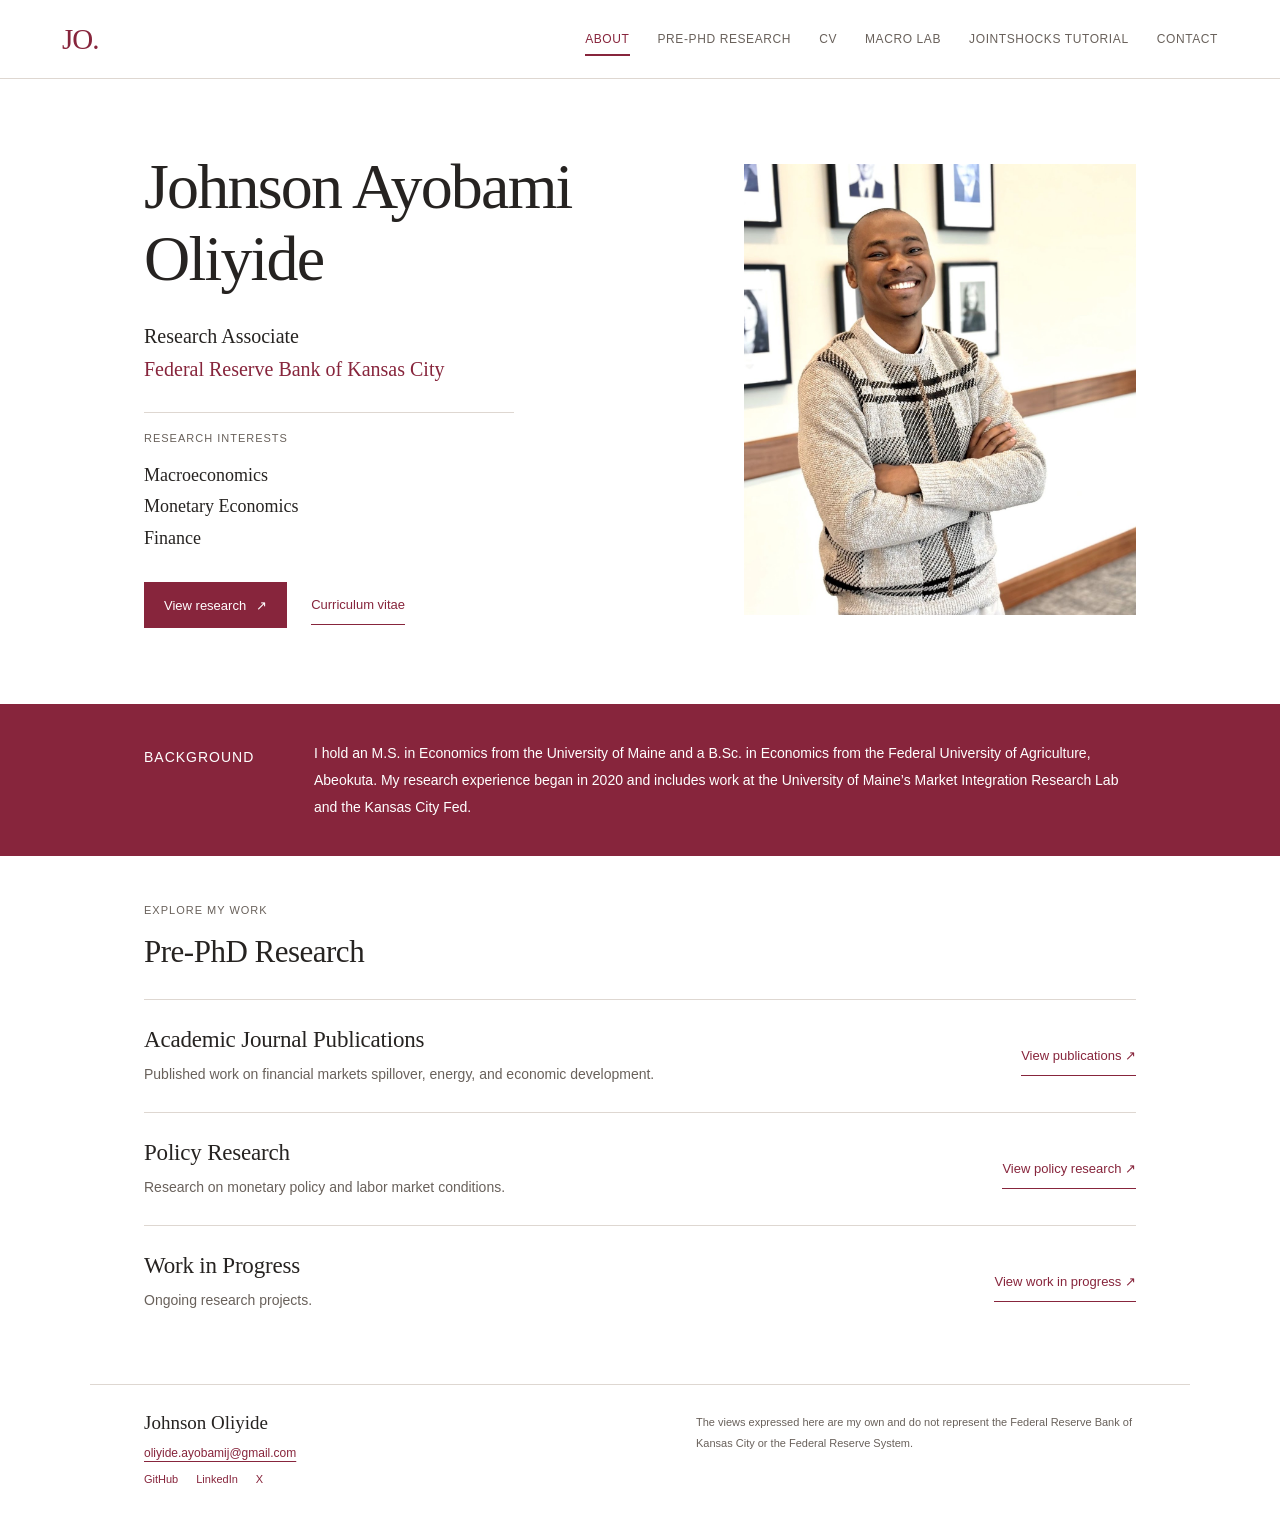
==== commit b7947c6d: "Add JointShocks tutorial navigation and keep Macro Lab focused on dashboards" ====
--- a/index.html
+++ b/index.html
@@ -11,7 +11,7 @@
 </head>
 <body>
 <a class="skip-link" href="#main">Skip to main content</a>
-<header class="site-header"><div class="header-inner"><a class="wordmark" href="./" aria-label="Johnson Oliyide home">JO.</a><button class="nav-toggle" type="button" data-nav-toggle aria-controls="site-navigation" aria-expanded="false" hidden><span data-menu-label>Menu</span><span class="menu-icon" aria-hidden="true"></span></button><nav class="site-nav" id="site-navigation" aria-label="Main navigation"><a href="./" aria-current="page">About</a><a href="./research/">Pre-PhD Research</a><a href="./cv/">CV</a><a href="./macro-lab/">Macro Lab</a><a href="./contact/">Contact</a></nav></div></header>
+<header class="site-header"><div class="header-inner"><a class="wordmark" href="./" aria-label="Johnson Oliyide home">JO.</a><button class="nav-toggle" type="button" data-nav-toggle aria-controls="site-navigation" aria-expanded="false" hidden><span data-menu-label>Menu</span><span class="menu-icon" aria-hidden="true"></span></button><nav class="site-nav" id="site-navigation" aria-label="Main navigation"><a href="./" aria-current="page">About</a><a href="./research/">Pre-PhD Research</a><a href="./cv/">CV</a><a href="./macro-lab/">Macro Lab</a><a href="https://johnsonoliyide.github.io/JointShocks/">JointShocks Tutorial</a><a href="./contact/">Contact</a></nav></div></header>
 <main id="main"><section class="hero"><div class="hero-copy"><h1>Johnson Ayobami<br>Oliyide</h1><p class="role">Research Associate<br><span>Federal Reserve Bank of Kansas City</span></p><div class="interests"><p class="eyebrow">Research interests</p><ul class="interest-list"><li>Macroeconomics</li><li>Monetary Economics</li><li>Finance</li></ul></div><div class="actions"><a class="button" href="research/">View research <span aria-hidden="true">↗</span></a><a class="text-link" href="cv/">Curriculum vitae</a></div></div><figure class="portrait"><img src="assets/johnson-oliyide.jpg" alt="Johnson Oliyide" width="1280" height="1922" fetchpriority="high"></figure></section></main>
 <section class="bio-band" aria-labelledby="background-label"><div class="bio-inner"><p id="background-label" class="eyebrow">Background</p><p>I hold an M.S. in Economics from the University of Maine and a B.Sc. in Economics from the Federal University of Agriculture, Abeokuta. My research experience began in 2020 and includes work at the University of Maine’s Market Integration Research Lab and the Kansas City Fed.</p></div></section>
 <section class="research-index" style="max-width:1100px;margin:auto" aria-labelledby="research-heading"><p class="eyebrow">Explore my work</p><h2 id="research-heading">Pre-PhD Research</h2><article><div><h3>Academic Journal Publications</h3><p>Published work on financial markets spillover, energy, and economic development.</p></div><a class="text-link" href="research/#academic-publications">View publications <span aria-hidden="true">↗</span></a></article><article><div><h3>Policy Research</h3><p>Research on monetary policy and labor market conditions.</p></div><a class="text-link" href="research/#policy-research">View policy research <span aria-hidden="true">↗</span></a></article><article><div><h3>Work in Progress</h3><p>Ongoing research projects.</p></div><a class="text-link" href="research/#work-in-progress">View work in progress <span aria-hidden="true">↗</span></a></article></section>
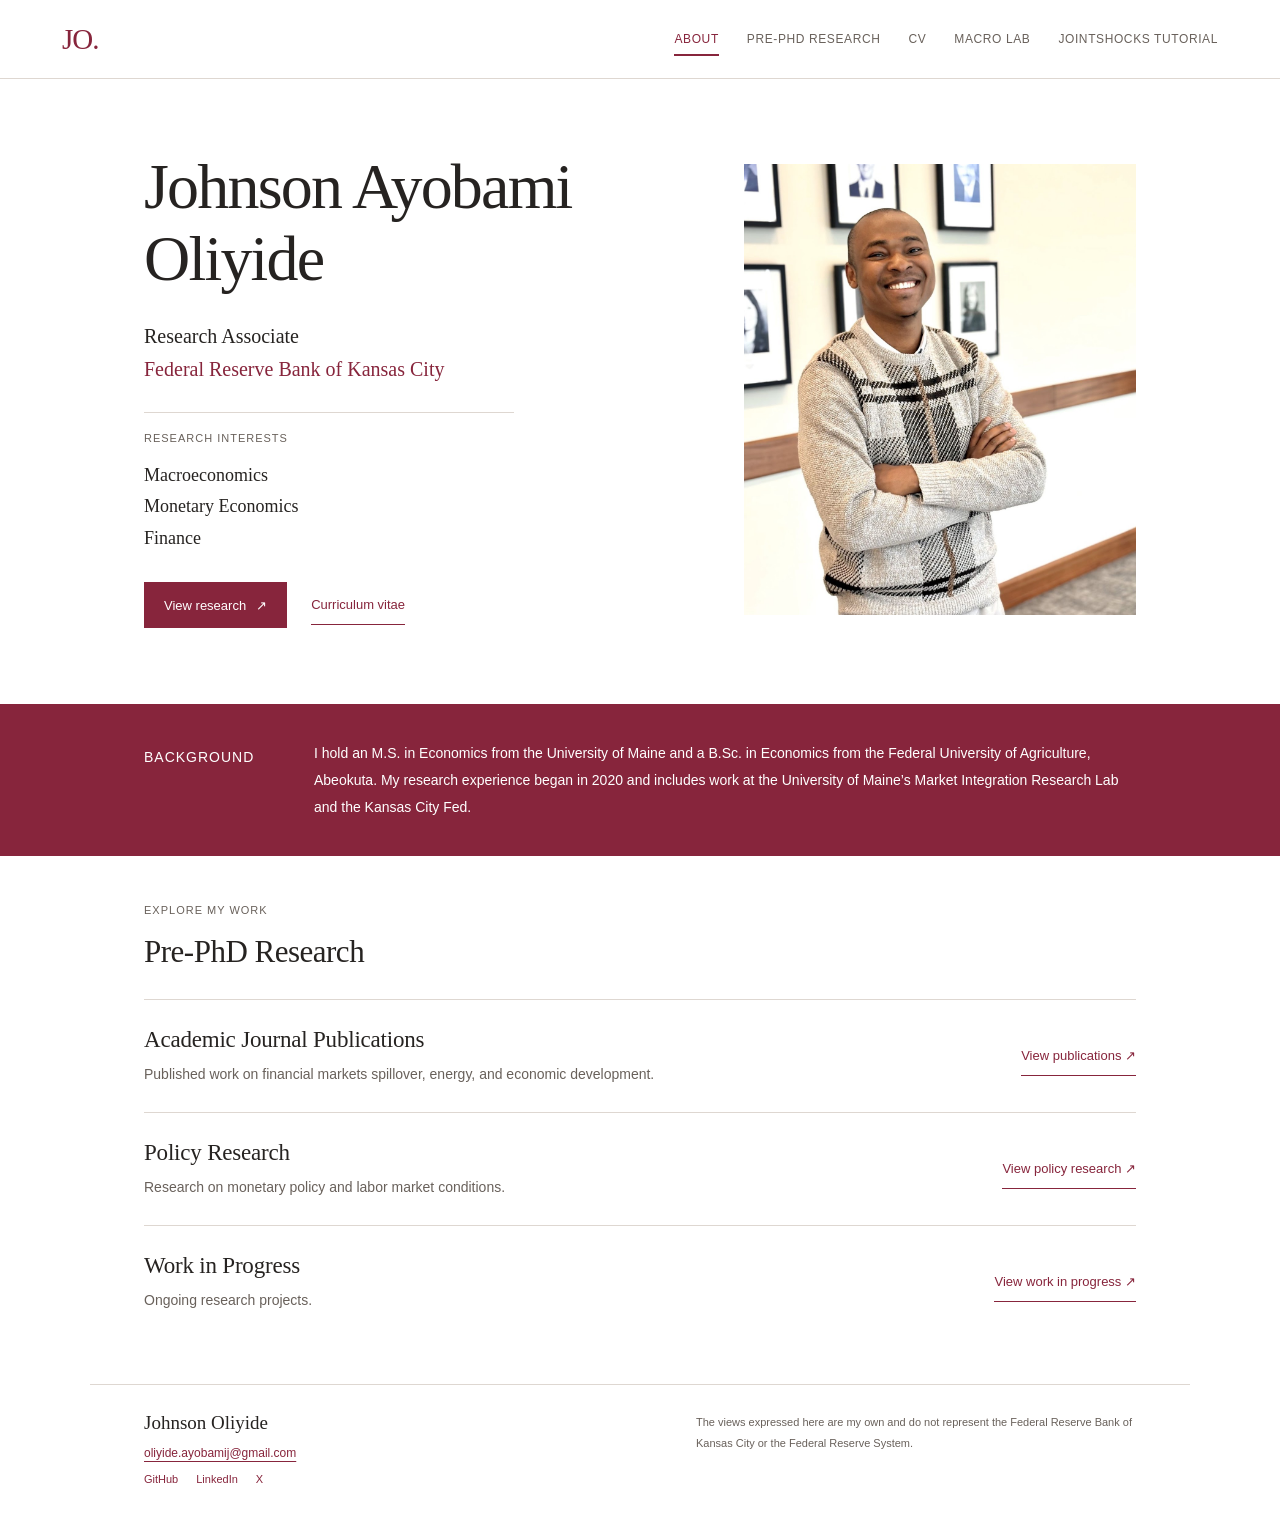
==== commit 9f8b3075: "Remove separate Contact page and retain contact details in the footer" ====
--- a/index.html
+++ b/index.html
@@ -11,7 +11,7 @@
 </head>
 <body>
 <a class="skip-link" href="#main">Skip to main content</a>
-<header class="site-header"><div class="header-inner"><a class="wordmark" href="./" aria-label="Johnson Oliyide home">JO.</a><button class="nav-toggle" type="button" data-nav-toggle aria-controls="site-navigation" aria-expanded="false" hidden><span data-menu-label>Menu</span><span class="menu-icon" aria-hidden="true"></span></button><nav class="site-nav" id="site-navigation" aria-label="Main navigation"><a href="./" aria-current="page">About</a><a href="./research/">Pre-PhD Research</a><a href="./cv/">CV</a><a href="./macro-lab/">Macro Lab</a><a href="https://johnsonoliyide.github.io/JointShocks/">JointShocks Tutorial</a><a href="./contact/">Contact</a></nav></div></header>
+<header class="site-header"><div class="header-inner"><a class="wordmark" href="./" aria-label="Johnson Oliyide home">JO.</a><button class="nav-toggle" type="button" data-nav-toggle aria-controls="site-navigation" aria-expanded="false" hidden><span data-menu-label>Menu</span><span class="menu-icon" aria-hidden="true"></span></button><nav class="site-nav" id="site-navigation" aria-label="Main navigation"><a href="./" aria-current="page">About</a><a href="./research/">Pre-PhD Research</a><a href="./cv/">CV</a><a href="./macro-lab/">Macro Lab</a><a href="https://johnsonoliyide.github.io/JointShocks/">JointShocks Tutorial</a></nav></div></header>
 <main id="main"><section class="hero"><div class="hero-copy"><h1>Johnson Ayobami<br>Oliyide</h1><p class="role">Research Associate<br><span>Federal Reserve Bank of Kansas City</span></p><div class="interests"><p class="eyebrow">Research interests</p><ul class="interest-list"><li>Macroeconomics</li><li>Monetary Economics</li><li>Finance</li></ul></div><div class="actions"><a class="button" href="research/">View research <span aria-hidden="true">↗</span></a><a class="text-link" href="cv/">Curriculum vitae</a></div></div><figure class="portrait"><img src="assets/johnson-oliyide.jpg" alt="Johnson Oliyide" width="1280" height="1922" fetchpriority="high"></figure></section></main>
 <section class="bio-band" aria-labelledby="background-label"><div class="bio-inner"><p id="background-label" class="eyebrow">Background</p><p>I hold an M.S. in Economics from the University of Maine and a B.Sc. in Economics from the Federal University of Agriculture, Abeokuta. My research experience began in 2020 and includes work at the University of Maine’s Market Integration Research Lab and the Kansas City Fed.</p></div></section>
 <section class="research-index" style="max-width:1100px;margin:auto" aria-labelledby="research-heading"><p class="eyebrow">Explore my work</p><h2 id="research-heading">Pre-PhD Research</h2><article><div><h3>Academic Journal Publications</h3><p>Published work on financial markets spillover, energy, and economic development.</p></div><a class="text-link" href="research/#academic-publications">View publications <span aria-hidden="true">↗</span></a></article><article><div><h3>Policy Research</h3><p>Research on monetary policy and labor market conditions.</p></div><a class="text-link" href="research/#policy-research">View policy research <span aria-hidden="true">↗</span></a></article><article><div><h3>Work in Progress</h3><p>Ongoing research projects.</p></div><a class="text-link" href="research/#work-in-progress">View work in progress <span aria-hidden="true">↗</span></a></article></section>
